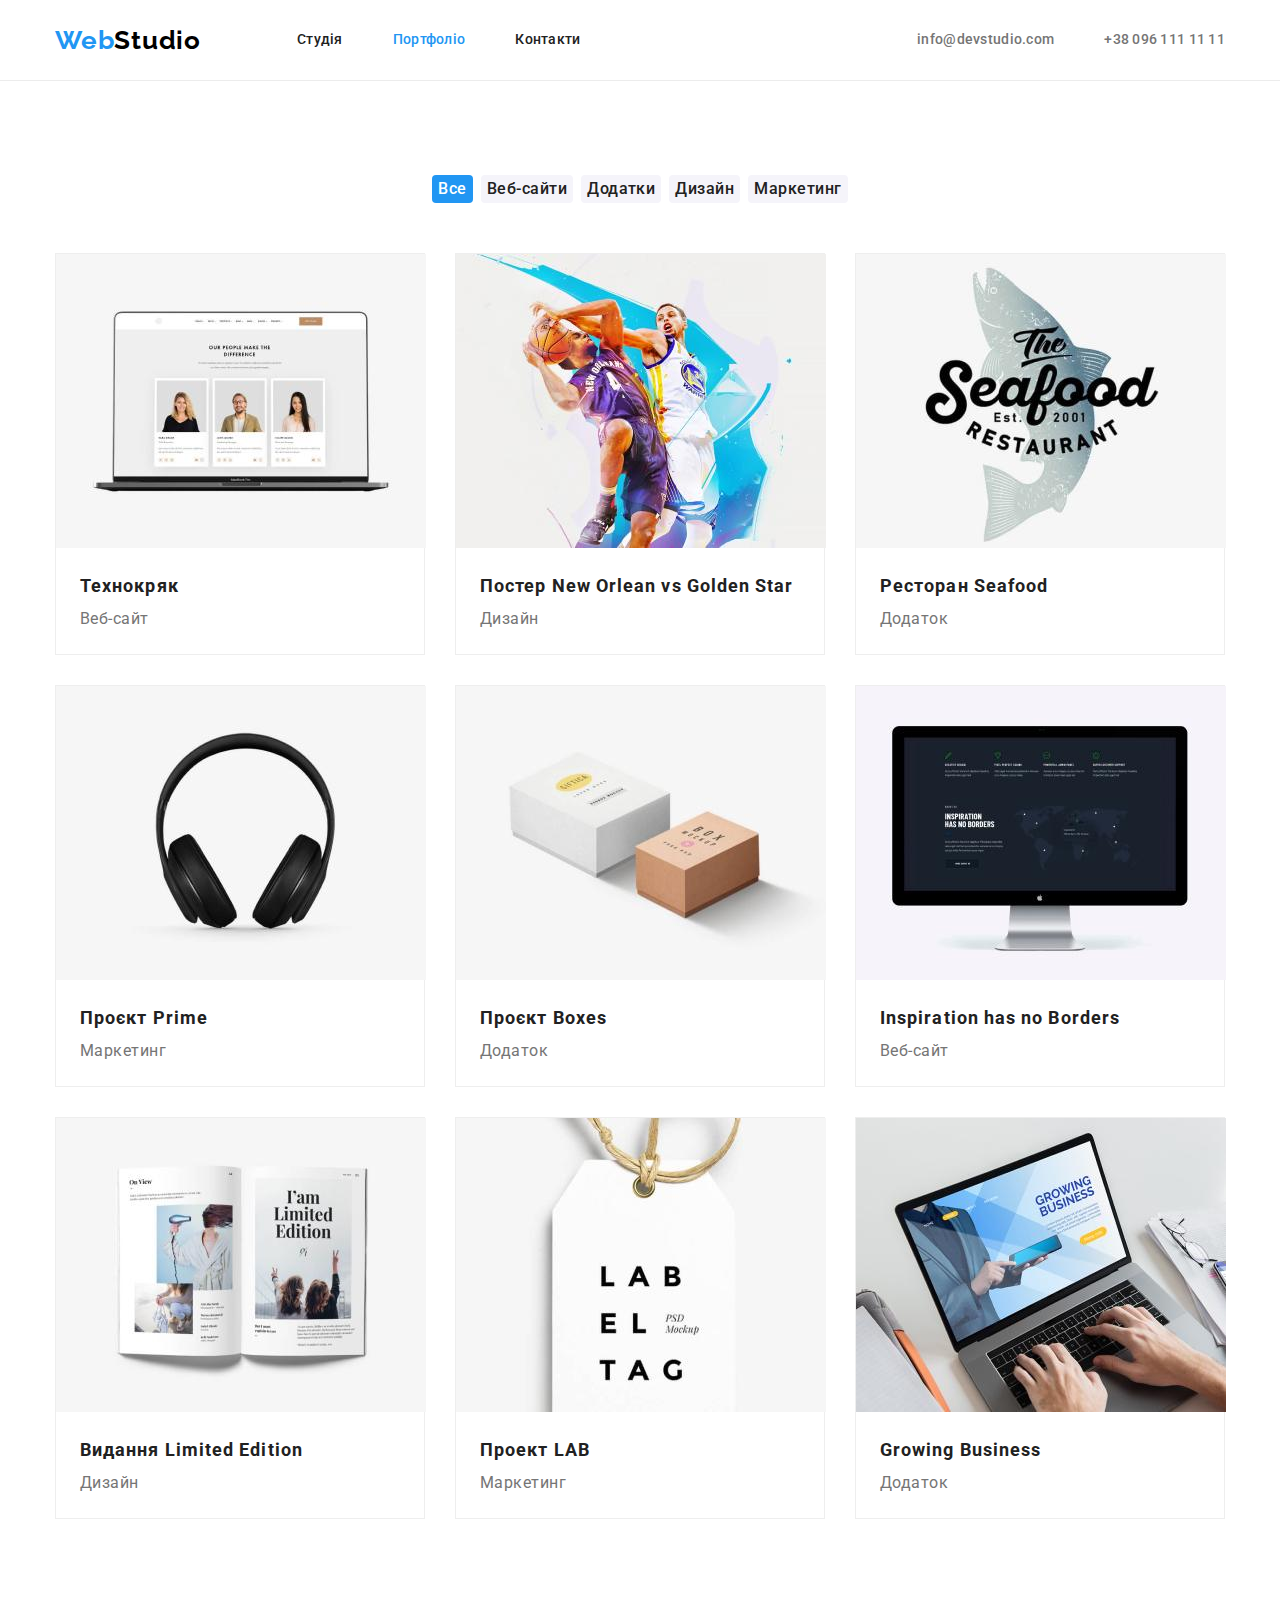
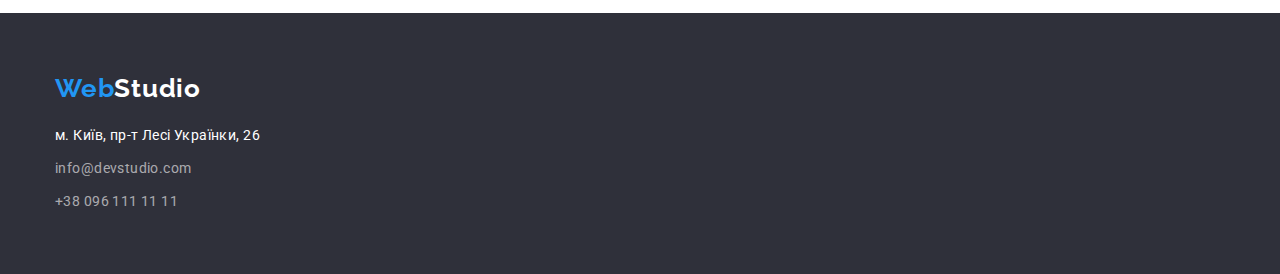
==== portfolio.html @ f177deb6 "Initial commit" ====
<!DOCTYPE html>
<html lang="uk">
  <head>
    <meta charset="UTF-8" />
    <meta http-equiv="X-UA-Compatible" content="IE=edge" />
    <meta name="viewport" content="width=device-width, initial-scale=1.0" />
    <title>Document</title>
    <link rel="preconnect" href="https://fonts.googleapis.com" />
    <link rel="preconnect" href="https://fonts.gstatic.com" crossorigin />
    <link
      href="https://fonts.googleapis.com/css2?family=Raleway:wght@700&family=Roboto:wght@400;500;700;900&display=swap"
      rel="stylesheet"
    />
    <link
      rel="stylesheet"
      href="https://cdnjs.cloudflare.com/ajax/libs/modern-normalize/1.0.0/modern-normalize.min.css"
    />
    <link rel="stylesheet" href="./css/style.css" />
  </head>
  <body>
    <header class="header">
      <div class="header-container container">
        <a class="link header-logo" href="./index.html" lang="en">
          <span class="logo-span">Web</span>Studio</a
        >
        <nav>
          <ul class="header-nav list">
            <li>
              <a class="header-link link" href="./index.html">Студія</a>
            </li>
            <li>
              <a class="header-link link current" href="./portfolio.html"
                >Портфоліо</a
              >
            </li>
            <li><a class="header-link link" href="#">Контакти</a></li>
          </ul>
        </nav>
        <ul class="header-contacts-list list">
          <li>
            <a class="header-contacts link" href="mailto:info@devstudio.com"
              >info@devstudio.com</a
            >
          </li>
          <li>
            <a class="header-contacts link" href="tel:+380961111111"
              >+38 096 111 11 11</a
            >
          </li>
        </ul>
      </div>
    </header>

    <main>
      <section>
        <h1 hidden>Портфоліо</h1>

        <ul class="filter-list list">
          <li class="filter-item">
            <button type="button" class="filter-btn filter-current">Все</button>
          </li>
          <li class="filter-item">
            <button type="button" class="filter-btn">Веб-сайти</button>
          </li>
          <li class="filter-item">
            <button type="button" class="filter-btn">Додатки</button>
          </li>
          <li class="filter-item">
            <button type="button" class="filter-btn">Дизайн</button>
          </li>
          <li class="filter-item">
            <button type="button" class="filter-btn">Маркетинг</button>
          </li>
        </ul>
        <div class="container">
          <ul class="portfolio-list list">
            <li class="portfolio-card">
              <a href="#" class="link card-link">
                <img
                  src="./images/technocrack.jpg"
                  alt="ноутбук"
                  class="card-img"
                  width="370"
                />

                <div class="card-description">
                  <h3 class="card-title">Технокряк</h3>
                  <p class="card-text">Веб-сайт</p>
                </div>
              </a>
            </li>
            <li class="portfolio-card">
              <a href="#" class="link card-link">
                <img
                  src="./images/poster-new-orlean-vs-golden-star.jpg"
                  alt="баскетбольний постер"
                  class="card-img"
                  width="370"
                />
                <div class="card-description">
                  <h3 class="card-title">
                    Постер <span lang="en">New Orlean vs Golden Star</span>
                  </h3>
                  <p class="card-text">Дизайн</p>
                </div>
              </a>
            </li>
            <li class="portfolio-card">
              <a href="#" class="link card-link">
                <img
                  src="./images/restaurant-seafood.jpg"
                  alt="логотип ресторану seafood"
                  class="card-img"
                  width="370"
                />
                <div class="card-description">
                  <h3 class="card-title">
                    Ресторан <span lang="en">Seafood</span>
                  </h3>
                  <p class="card-text">Додаток</p>
                </div>
              </a>
            </li>
            <li class="portfolio-card">
              <a href="#" class="link card-link">
                <img
                  src="./images/project-prime.jpg"
                  alt="навушники"
                  class="card-img"
                  width="370"
                />
                <div class="card-description">
                  <h3 class="card-title">
                    Проєкт <span lang="en">Prime</span>
                  </h3>
                  <p class="card-text">Маркетинг</p>
                </div>
              </a>
            </li>
            <li class="portfolio-card">
              <a href="#" class="link card-link">
                <img
                  src="./images/project-boxes.jpg"
                  alt="дві коробки"
                  class="card-img"
                  width="370"
                />
                <div class="card-description">
                  <h3 class="card-title">
                    Проєкт <span lang="en">Boxes</span>
                  </h3>
                  <p class="card-text">Додаток</p>
                </div>
              </a>
            </li>
            <li class="portfolio-card">
              <a href="#" class="link card-link">
                <img
                  src="./images/inspiration-has-no-borders.jpg"
                  alt="екран з сайтом"
                  class="card-img"
                  width="370"
                />
                <div class="card-description">
                  <h3 class="card-title" lang="en">
                    Inspiration has no Borders
                  </h3>
                  <p class="card-text">Веб-сайт</p>
                </div>
              </a>
            </li>
            <li class="portfolio-card">
              <a href="#" class="link card-link">
                <img
                  src="./images/limited-edition.jpg"
                  alt="примірник видання Limited Edition"
                  class="card-img"
                  width="370"
                />
                <div class="card-description">
                  <h3 class="card-title">
                    Видання <span lang="en">Limited Edition</span>
                  </h3>
                  <p class="card-text">Дизайн</p>
                </div>
              </a>
            </li>
            <li class="portfolio-card">
              <a href="#" class="link card-link">
                <img
                  src="./images/project-lab.jpg"
                  alt="ярлик (бірка) LAB"
                  class="card-img"
                  width="370"
                />
                <div class="card-description">
                  <h3 class="card-title">Проект <span lang="en">LAB</span></h3>
                  <p class="card-text">Маркетинг</p>
                </div>
              </a>
            </li>
            <li class="portfolio-card">
              <a href="#" class="link card-link">
                <img
                  src="./images/growing-business.jpg"
                  alt="користувач переглядає сайт Growing Business на ноутбуці"
                  class="card-img"
                  width="370"
                />
                <div class="card-description">
                  <h3 class="card-title" lang="en">Growing Business</h3>
                  <p class="card-text">Додаток</p>
                </div>
              </a>
            </li>
          </ul>
        </div>
      </section>
    </main>

    <footer class="footer">
      <div class="container footer-container">
        <a class="link footer-logo" href="./index.html" lang="en">
          <span class="logo-span">Web</span>Studio</a
        >

        <address class="footer-address">
          <a
            class="postal-address link"
            href="https://goo.gl/maps/RN5q9pUmJRrH2zyX9"
            target="_blank"
            rel="noopener noreferrer nofollow"
            >м. Київ, пр-т Лесі Українки, 26</a
          >

          <ul class="list contact-list">
            <li class="contact-item">
              <a class="contact-footer link" href="mailto:info@devstudio.com"
                >info@devstudio.com</a
              >
            </li>
            <li class="contact-item">
              <a class="contact-footer link" href="tel:+380961111111"
                >+38 096 111 11 11
              </a>
            </li>
          </ul>
        </address>
      </div>
    </footer>
  </body>
</html>
---- css/style.css ----
:root {
  --primary-text-color: #757575;
  --title-text-color: #212121;
  --title-text-color2: #ffffff;
  --сontact-information-text: rgba(255, 255, 255, 0.6);
  --logo-black-color: #000;

  --accent-color: #2196f3;
  --accent-color2: #188ce8;

  /*background  */
  --primary-background-color: #fff;
  --background-card: #f5f4fa;
  --background-footer: #2f303a;
}

* {
  /* outline: green solid 1px; */
}

h1,
h2,
h3,
p {
  margin: 0 0;
}

body {
  background-color: var(--primary-background-color);
  color: var(--primary-text-color);
  font-family: "Roboto", sans-serif;

  /*  */
}
.list {
  list-style: none;

  padding: 0;
  margin: 0;
}

.link {
  text-decoration: none;
}

.section-title {
  font-weight: 700;
  font-size: 36px;
  line-height: 1.16;
  text-align: center;
  letter-spacing: 0.03em;
  margin-bottom: 50px;

  color: var(--title-text-color);
}

.container {
  width: 1200px;
  padding-left: 15px;
  padding-right: 15px;
  margin-left: auto;
  margin-right: auto;
}

/* ----- header ----- */
.header {
  background-color: var(--primary-background-color);
  border-bottom: 1px solid #ececec;
}

.header-logo {
  color: var(--logo-black-color);
  font-family: "Raleway";
  font-weight: 700;
  font-size: 26px;
  line-height: 1.19;
  letter-spacing: 0.03em;
  padding-top: 24px;
  padding-bottom: 24px;
  /* display: block; */
}
.logo-span {
  color: var(--accent-color);
}

.header-link,
.header-contacts {
  font-size: 14px;
  line-height: 1.14;
  letter-spacing: 0.02em;
  font-weight: 500;
  color: var(--title-text-color);
  padding-top: 32px;
  padding-bottom: 32px;
  display: block;
}

.header-contacts {
  color: var(--primary-text-color);
}

.header-contacts:hover,
.header-contacts:focus,
.header-link:hover,
.header-link:focus {
  color: var(--accent-color);
}

.current {
  color: var(--accent-color);
}

/* fooder-decor */

.header-container {
  display: flex;
  align-items: center;
}

.header-nav {
  display: flex;
  gap: 50px;
  margin-left: 96px;
  padding-left: 0;
}

.header-contacts-list {
  display: flex;
  margin-left: auto;
  gap: 50px;
  padding-left: 0;
}

/* ----- hero ----- */

.hero-section {
  background-color: var(--background-footer);
  text-align: center;
}

.hero-title {
  font-weight: 900;
  font-size: 44px;
  line-height: 1.36;

  letter-spacing: 0.06em;
  text-transform: uppercase;
  color: var(--title-text-color2);

  width: 696px;
  margin-left: auto;
  margin-right: auto;
  margin-bottom: 30px;
}

.hero-btn {
  font-weight: 700;
  font-size: 16px;
  line-height: 1.88;

  letter-spacing: 0.06em;
  color: var(--title-text-color2);

  background: var(--accent-color);
  box-shadow: 0px 4px 4px rgba(0, 0, 0, 0.15);
  border-radius: 4px;
  border: 0;

  cursor: pointer;
  font-family: inherit;
}

.hero-btn:focus,
.hero-btn:hover {
  background: var(--accent-color2);
}

.container-hero {
  padding-top: 200px;
  padding-bottom: 200px;
}
/* ----- особливості ----- */

.feature-subtitle {
  font-weight: 700;
  font-size: 14px;
  line-height: 1.14;
  letter-spacing: 0.03em;
  text-transform: uppercase;

  color: var(--title-text-color);
}

.feature-text {
  font-size: 14px;
  line-height: 1.71;
  letter-spacing: 0.03em;
}

.feature-list {
  display: flex;
  gap: 30px;
}

.feature-subtitle {
  margin-bottom: 10px;
}

.feature-container {
  padding-top: 94px;
  padding-bottom: 94px;
}
/* Чим ми займаємося */
.activity-list {
  display: flex;
  gap: 30px;
}

.activity-img {
  display: block;
}

.activity-container {
  padding-bottom: 94px;
}

/* ----- Команда ----- */
.team-section {
  background-color: var(--background-card);
}
.team-item {
  background-color: var(--primary-background-color);
}

.team-list {
  display: flex;
  gap: 30px;
}
.team-img {
  display: block;
}

.team-name {
  font-weight: 500;
  font-size: 16px;
  line-height: 1.18;
  text-align: center;
  letter-spacing: 0.03em;

  color: var(--title-text-color);
  margin-bottom: 10px;
}

.team-description {
  padding-top: 30px;
  padding-bottom: 30px;
}

.team-profession {
  font-size: 16px;
  line-height: 1.18;
  text-align: center;
  letter-spacing: 0.03em;
}

.team-container {
  padding-top: 94px;
  padding-bottom: 94px;
}

/* ----- footer ----- */

.footer {
  background-color: var(--background-footer);
}

.footer-container {
  padding-top: 60px;
  padding-bottom: 60px;
}

.footer-logo {
  color: var(--title-text-color2);
  font-family: "Raleway";
  font-weight: 700;
  font-size: 26px;
  line-height: 1.19;
  letter-spacing: 0.03em;
  margin-bottom: 20px;
  display: block;
}

.footer-address {
  font-style: normal;
}
.postal-address {
  font-size: 14px;
  line-height: 1.71;
  letter-spacing: 0.03em;

  color: var(--title-text-color2);
  margin-bottom: 9px;
  display: block;
}
.contact-item + .contact-item {
  margin-top: 9px;
}

.contact-footer {
  font-size: 14px;
  line-height: 1.71;
  letter-spacing: 0.03em;
  color: var(--сontact-information-text);
}

.contact-footer:focus,
.contact-footer:hover,
.postal-address:focus,
.postal-address:hover {
  color: var(--accent-color);
}

/* ----- portfolio ----- */
.filter-list {
  display: flex;
  gap: 8px;
  justify-content: center;
  margin-top: 94px;
  margin-bottom: 50px;
}

.filter-btn {
  font-weight: 500;
  font-size: 16px;
  line-height: 1.62;
  text-align: center;
  letter-spacing: 0.03em;
  color: var(--title-text-color);
  /*  */

  background: var(--background-card);
  border-radius: 4px;
  border: 0;
  cursor: pointer;
  font-family: inherit;
}

.filter-current,
.filter-btn:hover,
.filter-btn:focus {
  color: var(--title-text-color2);
  /*  */
  background: var(--accent-color);
}

.portfolio-list {
  display: flex;
  gap: 30px;
  flex-wrap: wrap;
  margin-bottom: 94px;
}

.card-img {
  display: block;
}

.portfolio-card {
  border: 1px solid #eeeeee;
  width: calc((100% - 2 * 30px) / 3);
}

.card-description {
  padding-top: 20px;
  padding-bottom: 20px;
  padding-left: 24px;
  padding-right: 24px;
}

.card-title {
  font-weight: 700;
  font-size: 18px;
  line-height: 2;
  letter-spacing: 0.06em;
  color: var(--title-text-color);
}

.card-text {
  font-size: 16px;
  line-height: 1.88;
  letter-spacing: 0.03em;
  color: var(--primary-text-color);
}
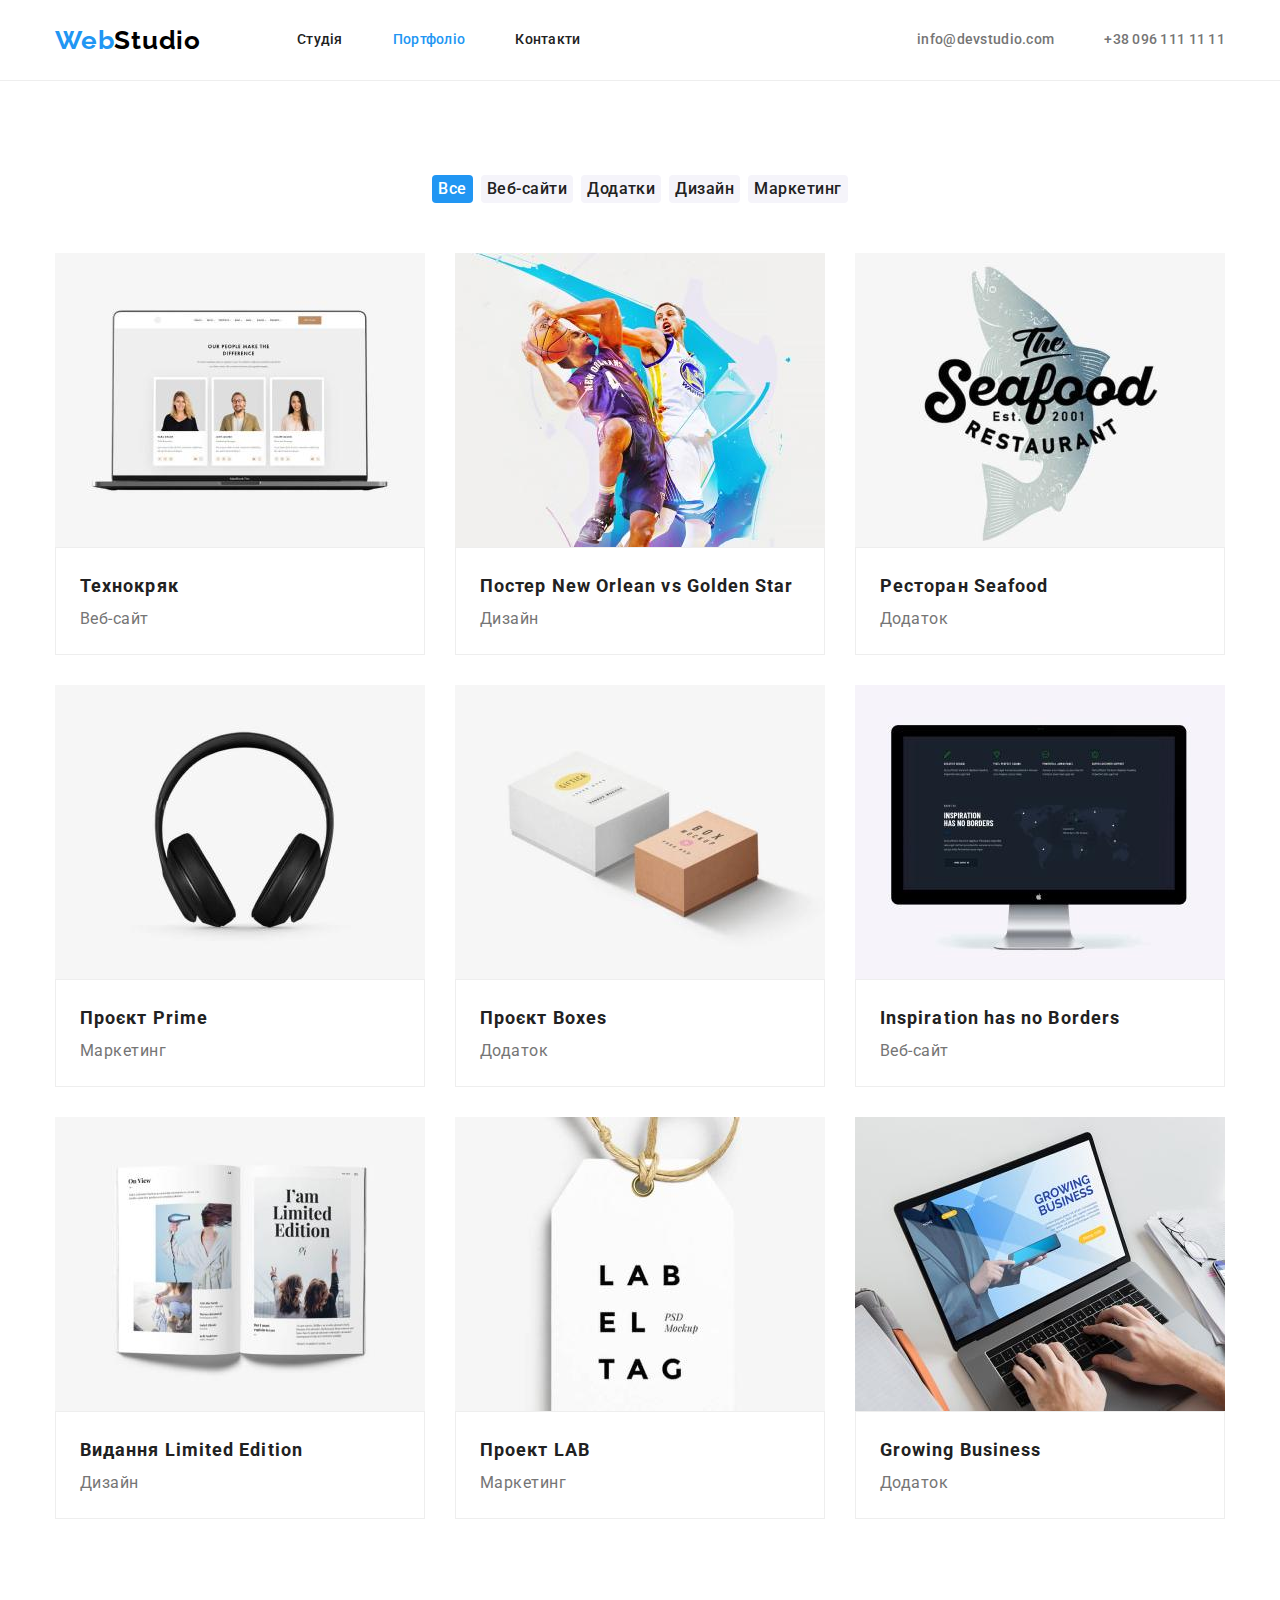
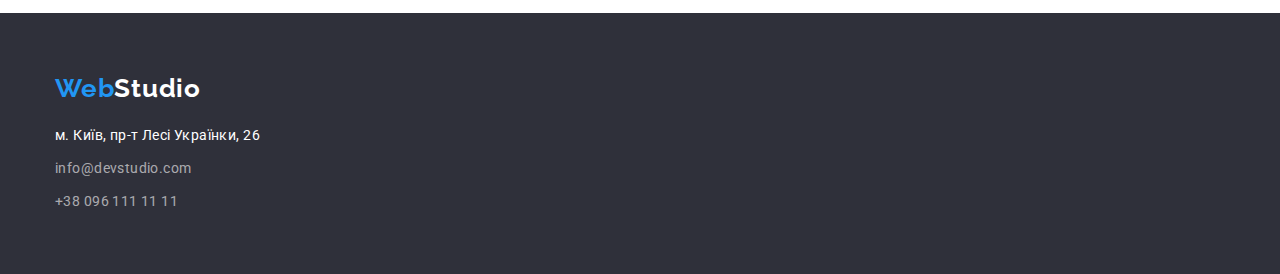
==== commit e840bb69: "HW-3-v0.01" ====
--- a/portfolio.html
+++ b/portfolio.html
@@ -52,27 +52,30 @@
     </header>
 
     <main>
-      <section>
-        <h1 hidden>Портфоліо</h1>
-
-        <ul class="filter-list list">
-          <li class="filter-item">
-            <button type="button" class="filter-btn filter-current">Все</button>
-          </li>
-          <li class="filter-item">
-            <button type="button" class="filter-btn">Веб-сайти</button>
-          </li>
-          <li class="filter-item">
-            <button type="button" class="filter-btn">Додатки</button>
-          </li>
-          <li class="filter-item">
-            <button type="button" class="filter-btn">Дизайн</button>
-          </li>
-          <li class="filter-item">
-            <button type="button" class="filter-btn">Маркетинг</button>
-          </li>
-        </ul>
+      <section class="section">
         <div class="container">
+          <h1 hidden>Портфоліо</h1>
+
+          <ul class="filter-list list">
+            <li class="filter-item">
+              <button type="button" class="filter-btn filter-current">
+                Все
+              </button>
+            </li>
+            <li class="filter-item">
+              <button type="button" class="filter-btn">Веб-сайти</button>
+            </li>
+            <li class="filter-item">
+              <button type="button" class="filter-btn">Додатки</button>
+            </li>
+            <li class="filter-item">
+              <button type="button" class="filter-btn">Дизайн</button>
+            </li>
+            <li class="filter-item">
+              <button type="button" class="filter-btn">Маркетинг</button>
+            </li>
+          </ul>
+
           <ul class="portfolio-list list">
             <li class="portfolio-card">
               <a href="#" class="link card-link">
--- a/css/style.css
+++ b/css/style.css
@@ -12,6 +12,8 @@
   --primary-background-color: #fff;
   --background-card: #f5f4fa;
   --background-footer: #2f303a;
+  /* border */
+  --border-card: #eeeeee;
 }
 
 * {
@@ -62,10 +64,15 @@
   margin-right: auto;
 }
 
+.section {
+  padding-top: 94px;
+  padding-bottom: 94px;
+}
+
 /* ----- header ----- */
 .header {
   background-color: var(--primary-background-color);
-  border-bottom: 1px solid #ececec;
+  border-bottom: 1px solid var(--border-card);
 }
 
 .header-logo {
@@ -206,10 +213,6 @@
   margin-bottom: 10px;
 }
 
-.feature-container {
-  padding-top: 94px;
-  padding-bottom: 94px;
-}
 /* Чим ми займаємося */
 .activity-list {
   display: flex;
@@ -220,8 +223,8 @@
   display: block;
 }
 
-.activity-container {
-  padding-bottom: 94px;
+.activity-section {
+  padding-top: 0;
 }
 
 /* ----- Команда ----- */
@@ -230,6 +233,9 @@
 }
 .team-item {
   background-color: var(--primary-background-color);
+  box-shadow: 0px 1px 3px rgba(0, 0, 0, 0.12), 0px 1px 1px rgba(0, 0, 0, 0.14),
+    0px 2px 1px rgba(0, 0, 0, 0.2);
+  border-radius: 0px 0px 4px 4px;
 }
 
 .team-list {
@@ -261,11 +267,6 @@
   line-height: 1.18;
   text-align: center;
   letter-spacing: 0.03em;
-}
-
-.team-container {
-  padding-top: 94px;
-  padding-bottom: 94px;
 }
 
 /* ----- footer ----- */
@@ -325,7 +326,6 @@
   display: flex;
   gap: 8px;
   justify-content: center;
-  margin-top: 94px;
   margin-bottom: 50px;
 }
 
@@ -357,7 +357,6 @@
   display: flex;
   gap: 30px;
   flex-wrap: wrap;
-  margin-bottom: 94px;
 }
 
 .card-img {
@@ -365,11 +364,11 @@
 }
 
 .portfolio-card {
-  border: 1px solid #eeeeee;
   width: calc((100% - 2 * 30px) / 3);
 }
 
 .card-description {
+  border: 1px solid var(--border-card);
   padding-top: 20px;
   padding-bottom: 20px;
   padding-left: 24px;
